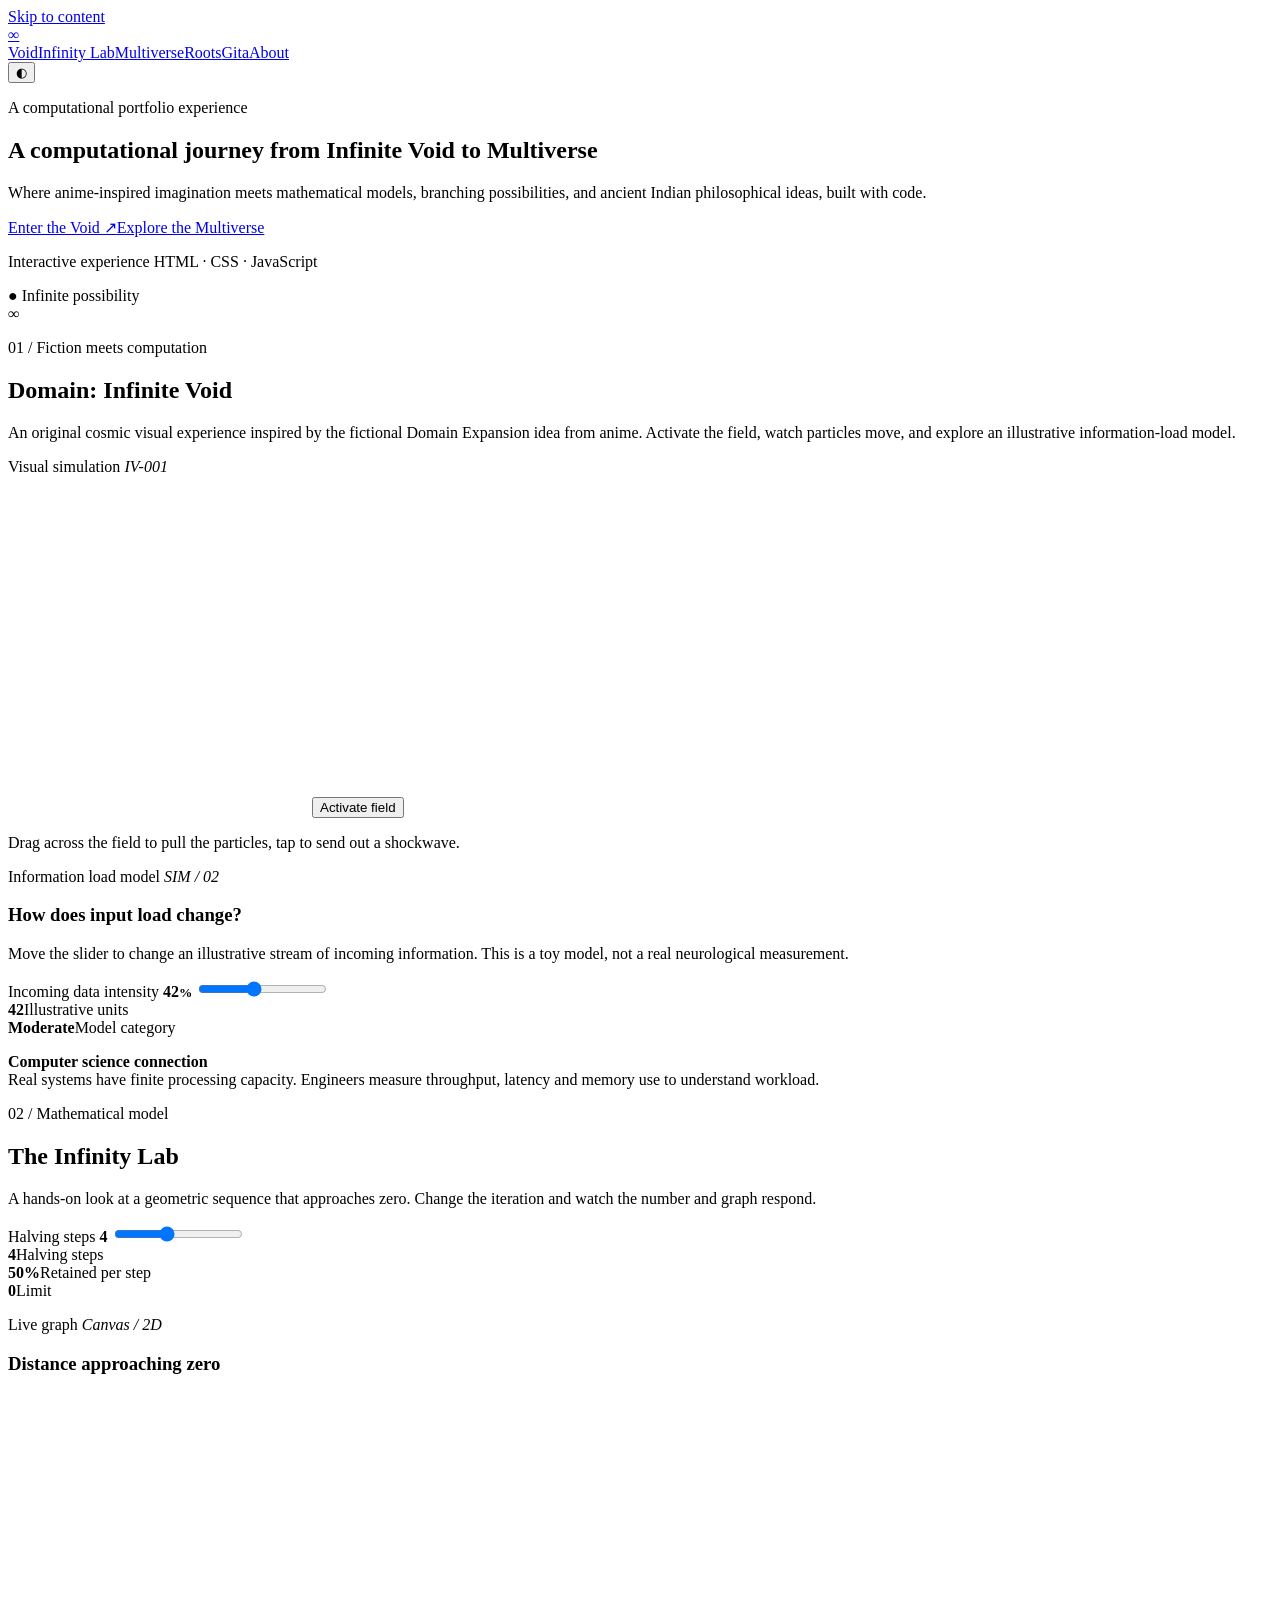
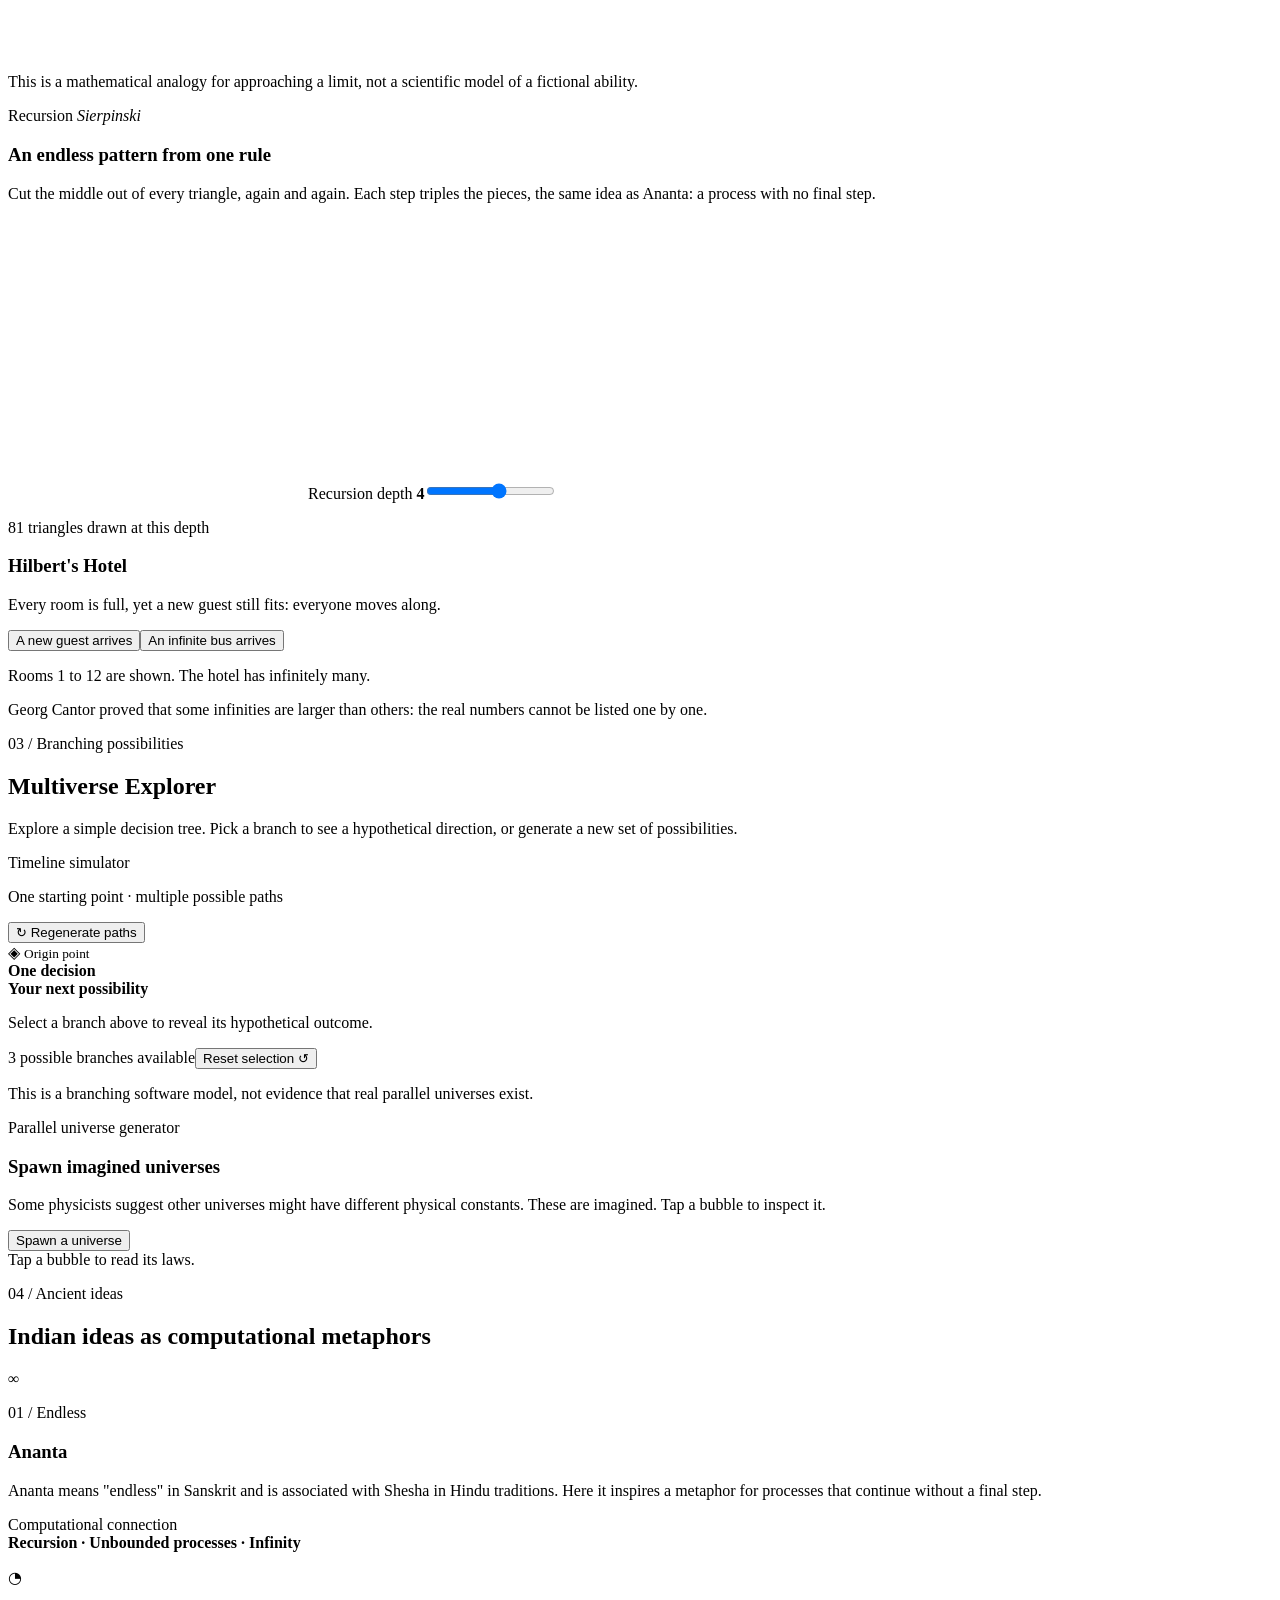
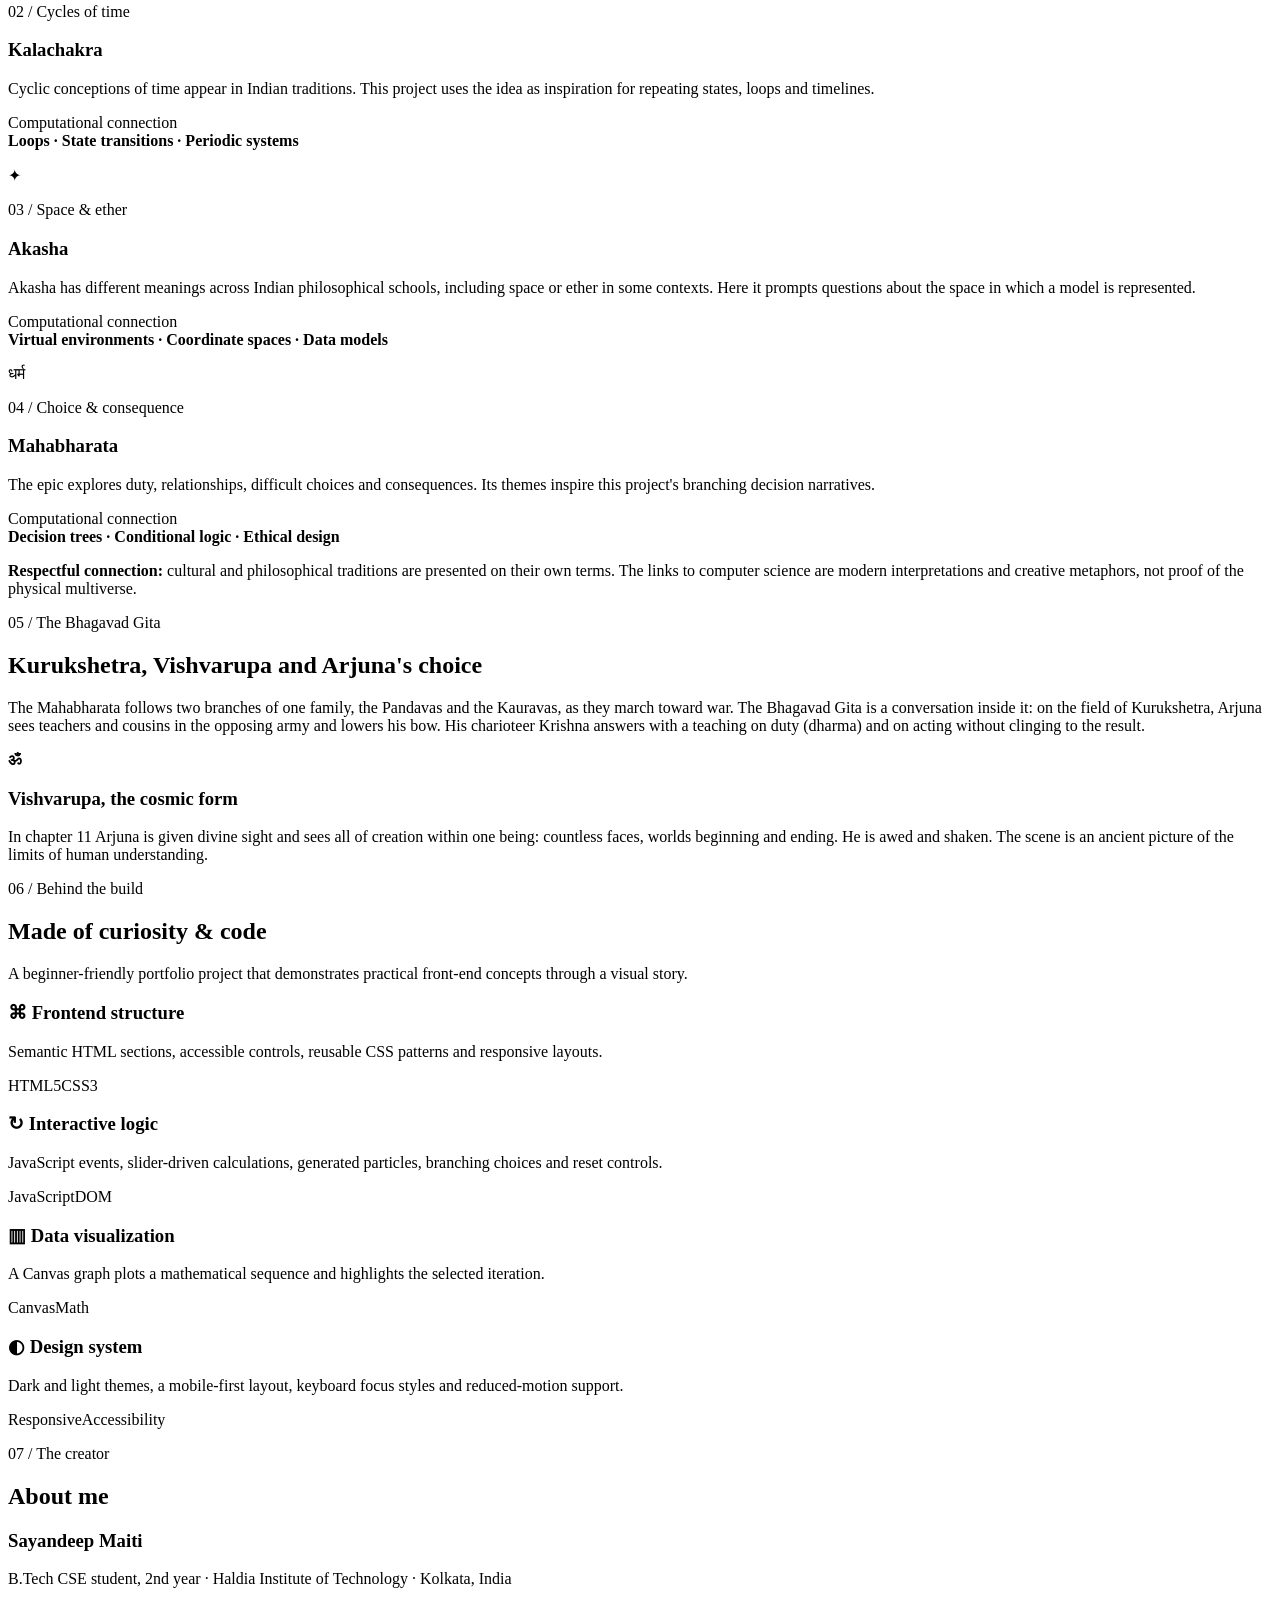
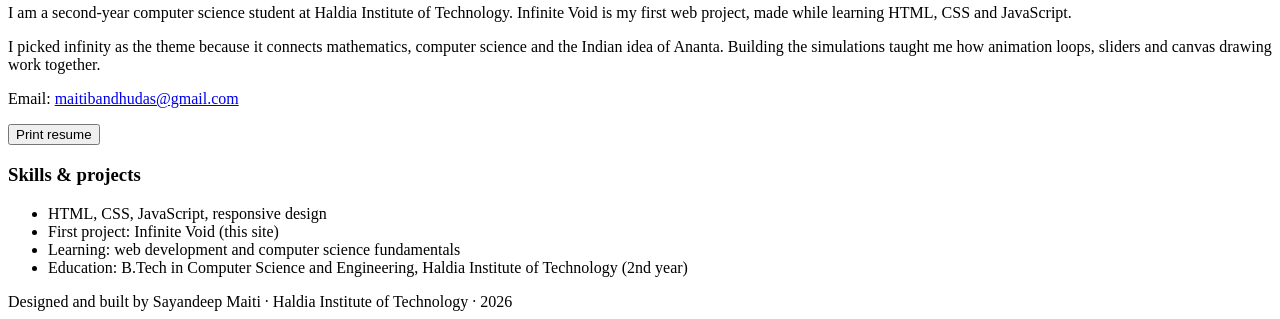
==== index.html @ 4ffd86b8 "Add website files" ====
<!DOCTYPE html>
<html lang="en" data-theme="dark">
<head>
<meta charset="utf-8">
<meta name="viewport" content="width=device-width, initial-scale=1, viewport-fit=cover">
<title>Infinite Void · by Sayandeep Maiti</title>
<meta name="description" content="A computational portfolio: infinity mathematics, a multiverse simulator and ideas from the Mahabharata and the Bhagavad Gita.">
<link rel="icon" href="data:image/svg+xml,<svg xmlns='http://www.w3.org/2000/svg' viewBox='0 0 100 100'><text y='.9em' font-size='90'>∞</text></svg>">
<link href="https://fonts.googleapis.com/css2?family=Inter:wght@300;400;600;800&family=JetBrains+Mono:wght@400;600&display=swap" rel="stylesheet">
<link rel="stylesheet" href="css/style.css">
</head>
<body>
<div id="prog"></div><a class="skip" href="#main">Skip to content</a>
<header class="nav"><a class="logo" href="#top" aria-label="Home">∞</a>
<nav aria-label="Sections"><a href="#domain">Void</a><a href="#lab">Infinity Lab</a><a href="#multiverse">Multiverse</a><a href="#roots">Roots</a><a href="#gita">Gita</a><a href="#about">About</a></nav>
<button id="theme" aria-label="Toggle dark or light mode">◐</button></header>
<main id="main">
<section class="hero" id="top"><div class="wrap">
<p class="tag"><span class="ln"></span>A computational portfolio experience</p>
<h1>A computational journey from <span class="g">Infinite Void to Multiverse</span></h1>
<p class="lede">Where anime-inspired imagination meets mathematical models, branching possibilities, and ancient Indian philosophical ideas, built with code.</p>
<a class="btn" href="#domain">Enter the Void ↗</a><a class="btn ghost" href="#multiverse">Explore the Multiverse</a>
<p class="chips"><i></i>Interactive experience <i class="v"></i>HTML · CSS · JavaScript</p>
<div class="card orbcard"><span class="pill">● Infinite possibility</span><div class="rings"><i></i><i></i><i></i><b class="glow">∞</b></div></div>
</div></section>

<section id="domain" class="wrap"><p class="tag">01 / Fiction meets computation</p>
<h2>Domain: <span class="g">Infinite Void</span></h2>
<p class="sub">An original cosmic visual experience inspired by the fictional Domain Expansion idea from anime. Activate the field, watch particles move, and explore an illustrative information-load model.</p>
<div class="card"><p class="tag s"><span class="dot"></span>Visual simulation <em>IV-001</em></p>
<canvas id="void" height="320" aria-label="Particle field simulation"></canvas>
<button class="btn small" id="field" aria-pressed="false">Activate field</button><p class="note" id="hud"></p><p class="note">Drag across the field to pull the particles, tap to send out a shockwave.</p></div>
<div class="card"><p class="tag s">Information load model <em>SIM / 02</em></p>
<h3>How does input load change?</h3><p class="sub">Move the slider to change an illustrative stream of incoming information. This is a toy model, not a real neurological measurement.</p>
<label for="load" class="row">Incoming data intensity <b id="lv" class="big">42<small>%</small></b></label>
<input id="load" type="range" min="0" max="100" value="42">
<div class="meter"><div id="mf"></div></div>
<div class="grid2"><div class="stat"><b id="u">42</b>Illustrative units</div><div class="stat"><b id="cat">Moderate</b>Model category</div></div>
<p class="note box"><b>Computer science connection</b><br>Real systems have finite processing capacity. Engineers measure throughput, latency and memory use to understand workload.</p></div>
</section>

<section id="lab" class="wrap"><p class="tag">02 / Mathematical model</p>
<h2>The <span class="g">Infinity Lab</span></h2>
<p class="sub">A hands-on look at a geometric sequence that approaches zero. Change the iteration and watch the number and graph respond.</p>
<div class="card"><label for="it" class="row">Halving steps <b id="itn" class="big">4</b></label>
<input id="it" type="range" min="0" max="10" value="4">
<div class="grid3"><div class="stat"><b id="sn">4</b>Halving steps</div><div class="stat"><b>50%</b>Retained per step</div><div class="stat"><b>0</b>Limit</div></div></div>
<div class="card"><p class="tag s">Live graph <em>Canvas / 2D</em></p><h3>Distance approaching zero</h3>
<canvas id="graph" height="260" aria-label="Graph of d(n) = 100 times one half to the n"></canvas>
<p id="gv" class="note"></p><p class="note">This is a mathematical analogy for approaching a limit, not a scientific model of a fictional ability.</p></div>
<div class="card"><p class="tag s">Recursion <em>Sierpinski</em></p><h3>An endless pattern from one rule</h3><p class="sub">Cut the middle out of every triangle, again and again. Each step triples the pieces, the same idea as Ananta: a process with no final step.</p><canvas id="fr" height="280" aria-label="Sierpinski triangle"></canvas><label for="fd" class="row">Recursion depth <b id="fn" class="big">4</b></label><input id="fd" type="range" min="0" max="7" value="4"><p class="note"><span id="ft">81</span> triangles drawn at this depth</p></div>
<div class="card"><h3>Hilbert's Hotel</h3><p class="sub">Every room is full, yet a new guest still fits: everyone moves along.</p>
<div id="hotel" class="rooms"></div><button class="btn small" id="g1">A new guest arrives</button><button class="btn small ghost" id="g2">An infinite bus arrives</button><p id="hn" class="note">Rooms 1 to 12 are shown. The hotel has infinitely many.</p></div>
<p class="fact">Georg Cantor proved that some infinities are larger than others: the real numbers cannot be listed one by one.</p>
</section>

<section id="multiverse" class="wrap"><p class="tag">03 / Branching possibilities</p>
<h2>Multiverse <span class="g">Explorer</span></h2>
<p class="sub">Explore a simple decision tree. Pick a branch to see a hypothetical direction, or generate a new set of possibilities.</p>
<div class="card"><p class="tag s">Timeline simulator</p><p class="note">One starting point · multiple possible paths</p>
<button class="btn small ghost" id="regen">↻ Regenerate paths</button>
<div class="origin">◈ <span><small>Origin point</small><br><b>One decision</b></span></div><div class="stem"></div>
<div id="paths"></div>
<div class="card inner" aria-live="polite"><b>Your next possibility</b><p id="out" class="note">Select a branch above to reveal its hypothetical outcome.</p></div>
<p class="row note"><span id="bc">3 possible branches available</span><button class="link" id="reset">Reset selection ↺</button></p>
<p class="note">This is a branching software model, not evidence that real parallel universes exist.</p></div>
<div class="card"><p class="tag s">Parallel universe generator</p><h3>Spawn imagined universes</h3><p class="sub">Some physicists suggest other universes might have different physical constants. These are imagined. Tap a bubble to inspect it.</p><button class="btn small" id="spawn">Spawn a universe</button><div id="bubbles" class="bubbles"></div><div class="card inner" id="uni" aria-live="polite">Tap a bubble to read its laws.</div></div>
</section>

<section id="roots" class="wrap"><p class="tag">04 / Ancient ideas</p>
<h2>Indian ideas as <span class="g">computational metaphors</span></h2>
<div class="grid2">
<article class="card"><div class="art a1">∞</div><p class="tag s">01 / Endless</p><h3>Ananta</h3><p>Ananta means "endless" in Sanskrit and is associated with Shesha in Hindu traditions. Here it inspires a metaphor for processes that continue without a final step.</p><p class="cc">Computational connection<br><b>Recursion · Unbounded processes · Infinity</b></p></article>
<article class="card"><div class="art a2">◔</div><p class="tag s">02 / Cycles of time</p><h3>Kalachakra</h3><p>Cyclic conceptions of time appear in Indian traditions. This project uses the idea as inspiration for repeating states, loops and timelines.</p><p class="cc">Computational connection<br><b>Loops · State transitions · Periodic systems</b></p></article>
<article class="card"><div class="art a3">✦</div><p class="tag s">03 / Space &amp; ether</p><h3>Akasha</h3><p>Akasha has different meanings across Indian philosophical schools, including space or ether in some contexts. Here it prompts questions about the space in which a model is represented.</p><p class="cc">Computational connection<br><b>Virtual environments · Coordinate spaces · Data models</b></p></article>
<article class="card"><div class="art a4">धर्म</div><p class="tag s">04 / Choice &amp; consequence</p><h3>Mahabharata</h3><p>The epic explores duty, relationships, difficult choices and consequences. Its themes inspire this project's branching decision narratives.</p><p class="cc">Computational connection<br><b>Decision trees · Conditional logic · Ethical design</b></p></article>
</div>
<p class="card note box gold"><b>Respectful connection:</b> cultural and philosophical traditions are presented on their own terms. The links to computer science are modern interpretations and creative metaphors, not proof of the physical multiverse.</p></section>

<section id="gita" class="cosmic"><div class="wrap">
<p class="tag">05 / The Bhagavad Gita</p><h2>Kurukshetra, <span class="g">Vishvarupa</span> and Arjuna's choice</h2>
<div class="grid2"><div>
<p>The Mahabharata follows two branches of one family, the Pandavas and the Kauravas, as they march toward war. The Bhagavad Gita is a conversation inside it: on the field of Kurukshetra, Arjuna sees teachers and cousins in the opposing army and lowers his bow. His charioteer Krishna answers with a teaching on duty (dharma) and on acting without clinging to the result.</p>
<div class="rings sm"><i></i><i></i><i></i><b class="glow">ॐ</b></div>
<h3>Vishvarupa, the cosmic form</h3>
<p>In chapter 11 Arjuna is given divine sight and sees all of creation within one being: countless faces, worlds beginning and ending. He is awed and shaken. The scene is an ancient picture of the limits of human understanding.</p></div>
<div id="arjuna" class="card story" aria-live="polite"></div></div></div></section>

<section id="made" class="wrap"><p class="tag">06 / Behind the build</p><h2>Made of <span class="g">curiosity &amp; code</span></h2>
<p class="sub">A beginner-friendly portfolio project that demonstrates practical front-end concepts through a visual story.</p>
<div class="grid2">
<article class="card"><h3>⌘ Frontend structure</h3><p>Semantic HTML sections, accessible controls, reusable CSS patterns and responsive layouts.</p><span class="chip">HTML5</span><span class="chip">CSS3</span></article>
<article class="card"><h3>↻ Interactive logic</h3><p>JavaScript events, slider-driven calculations, generated particles, branching choices and reset controls.</p><span class="chip">JavaScript</span><span class="chip">DOM</span></article>
<article class="card"><h3>▥ Data visualization</h3><p>A Canvas graph plots a mathematical sequence and highlights the selected iteration.</p><span class="chip">Canvas</span><span class="chip">Math</span></article>
<article class="card"><h3>◐ Design system</h3><p>Dark and light themes, a mobile-first layout, keyboard focus styles and reduced-motion support.</p><span class="chip">Responsive</span><span class="chip">Accessibility</span></article>
</div></section>

<section id="about" class="wrap"><p class="tag">07 / The creator</p><h2>About <span class="g">me</span></h2>
<div class="grid2"><article class="card"><h3>Sayandeep Maiti</h3>
<p>B.Tech CSE student, 2nd year · Haldia Institute of Technology · Kolkata, India</p>
<p>I am a second-year computer science student at Haldia Institute of Technology. Infinite Void is my first web project, made while learning HTML, CSS and JavaScript.</p><p>I picked infinity as the theme because it connects mathematics, computer science and the Indian idea of Ananta. Building the simulations taught me how animation loops, sliders and canvas drawing work together.</p>
<p>Email: <a href="mailto:maitibandhudas@gmail.com">maitibandhudas@gmail.com</a></p>
<button class="btn small ghost" onclick="window.print()">Print resume</button></article>
<article class="card"><h3>Skills &amp; projects</h3><ul><li>HTML, CSS, JavaScript, responsive design</li><li>First project: Infinite Void (this site)</li><li>Learning: web development and computer science fundamentals</li><li>Education: B.Tech in Computer Science and Engineering, Haldia Institute of Technology (2nd year)</li></ul></article></div></section>
</main>
<footer>Designed and built by Sayandeep Maiti · Haldia Institute of Technology · 2026</footer>
<script src="js/main.js"></script>
</body>
</html>
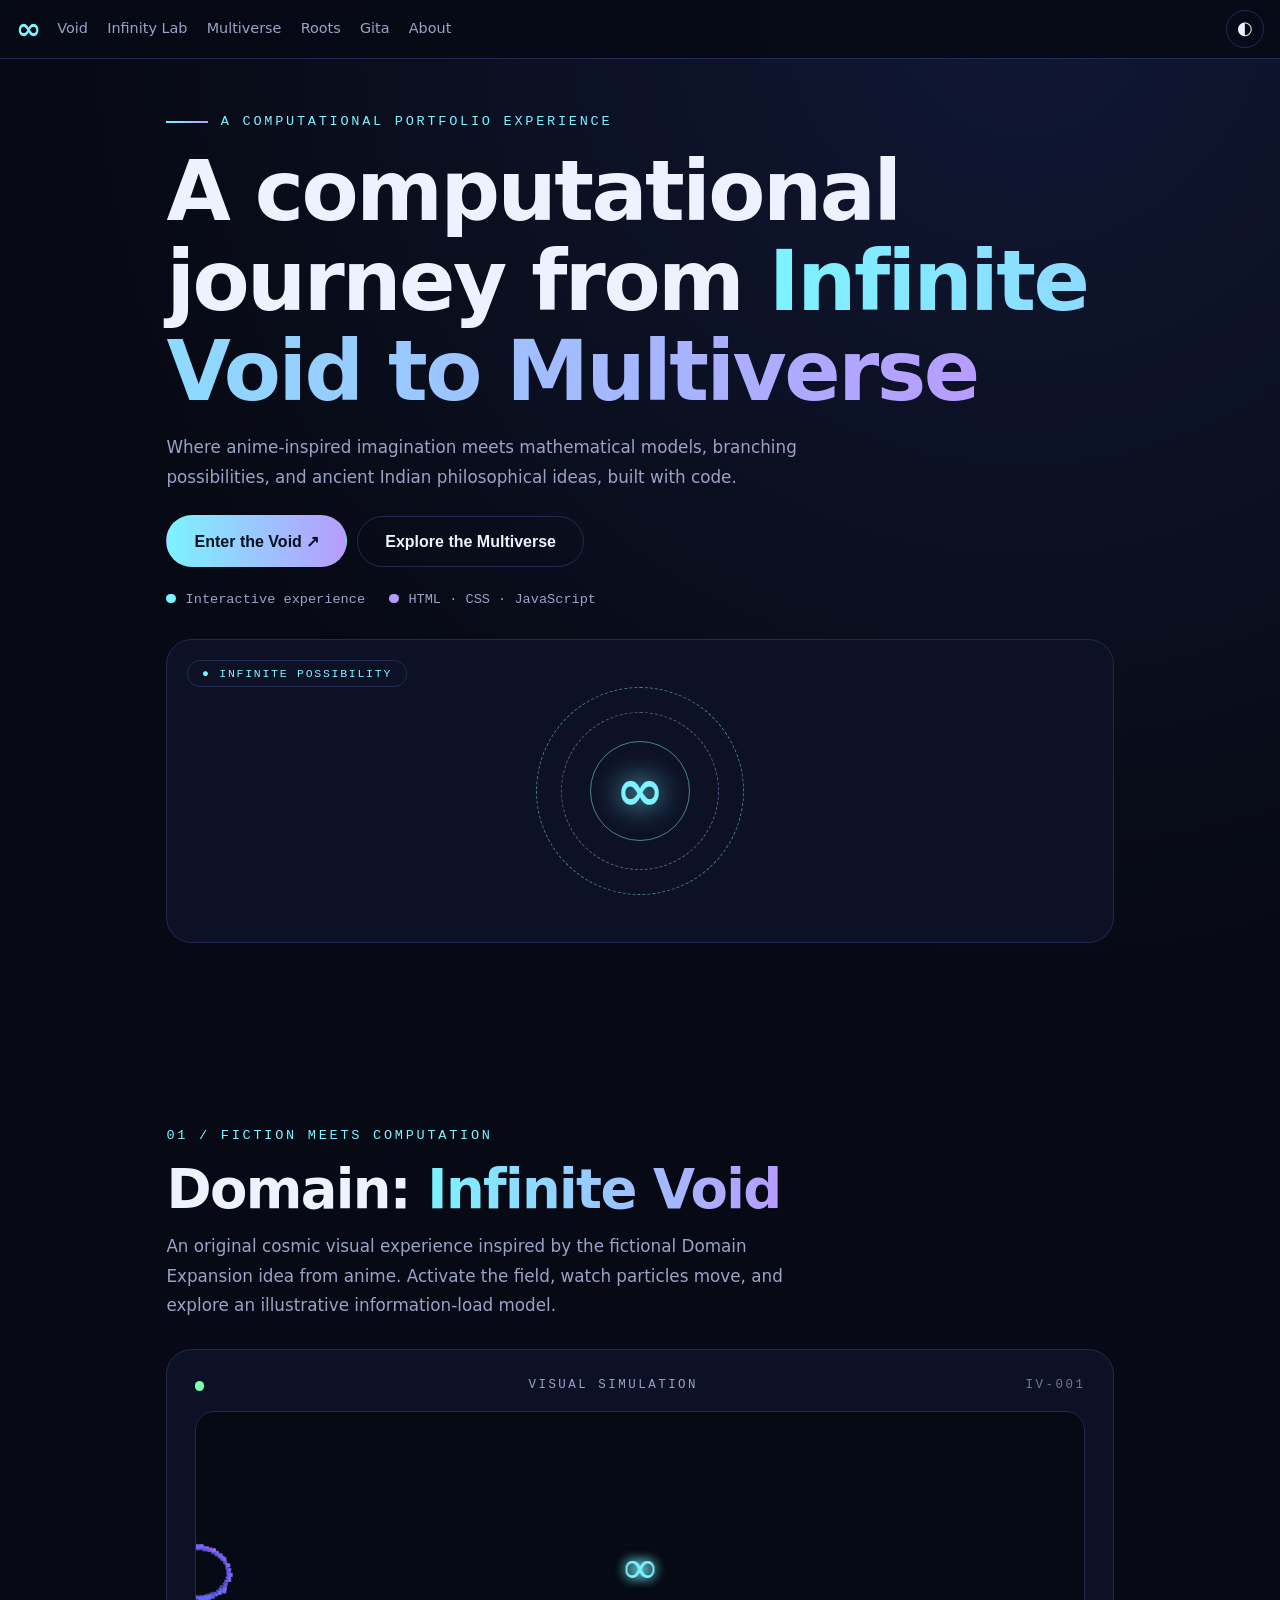
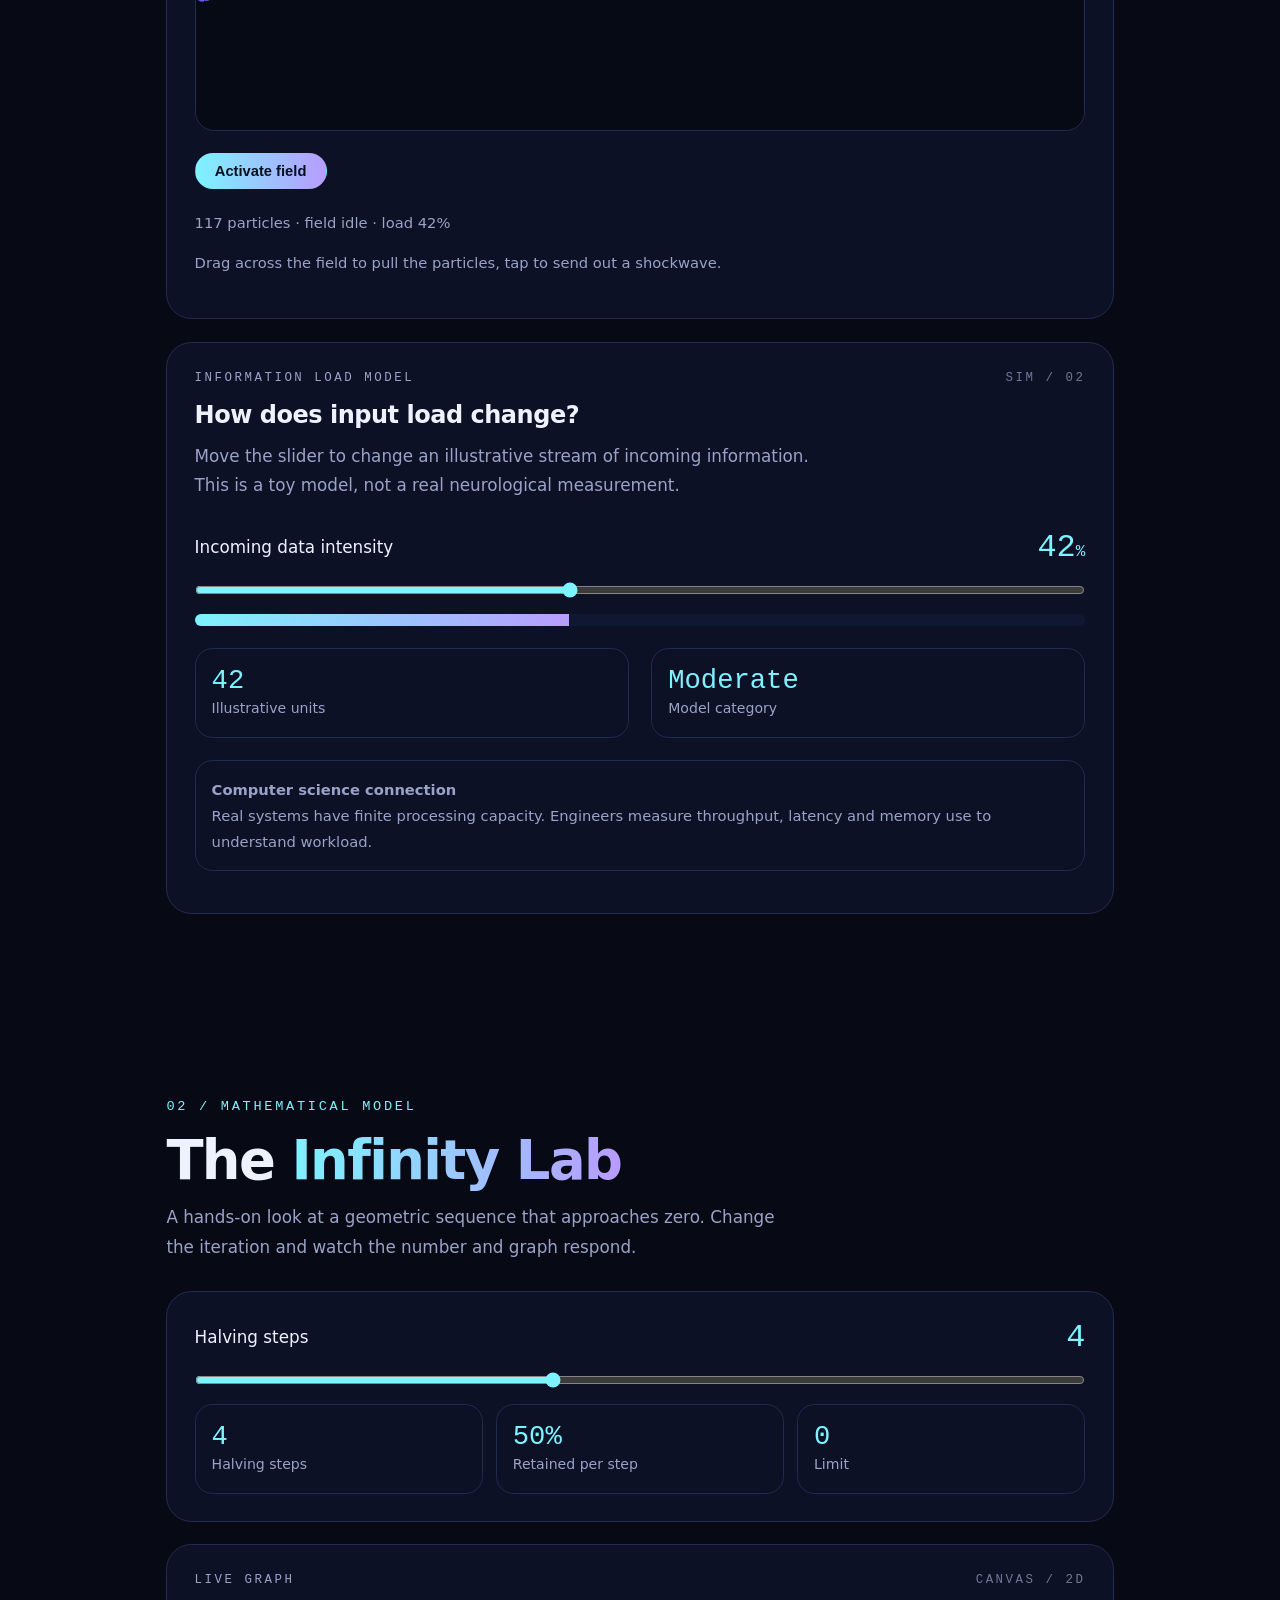
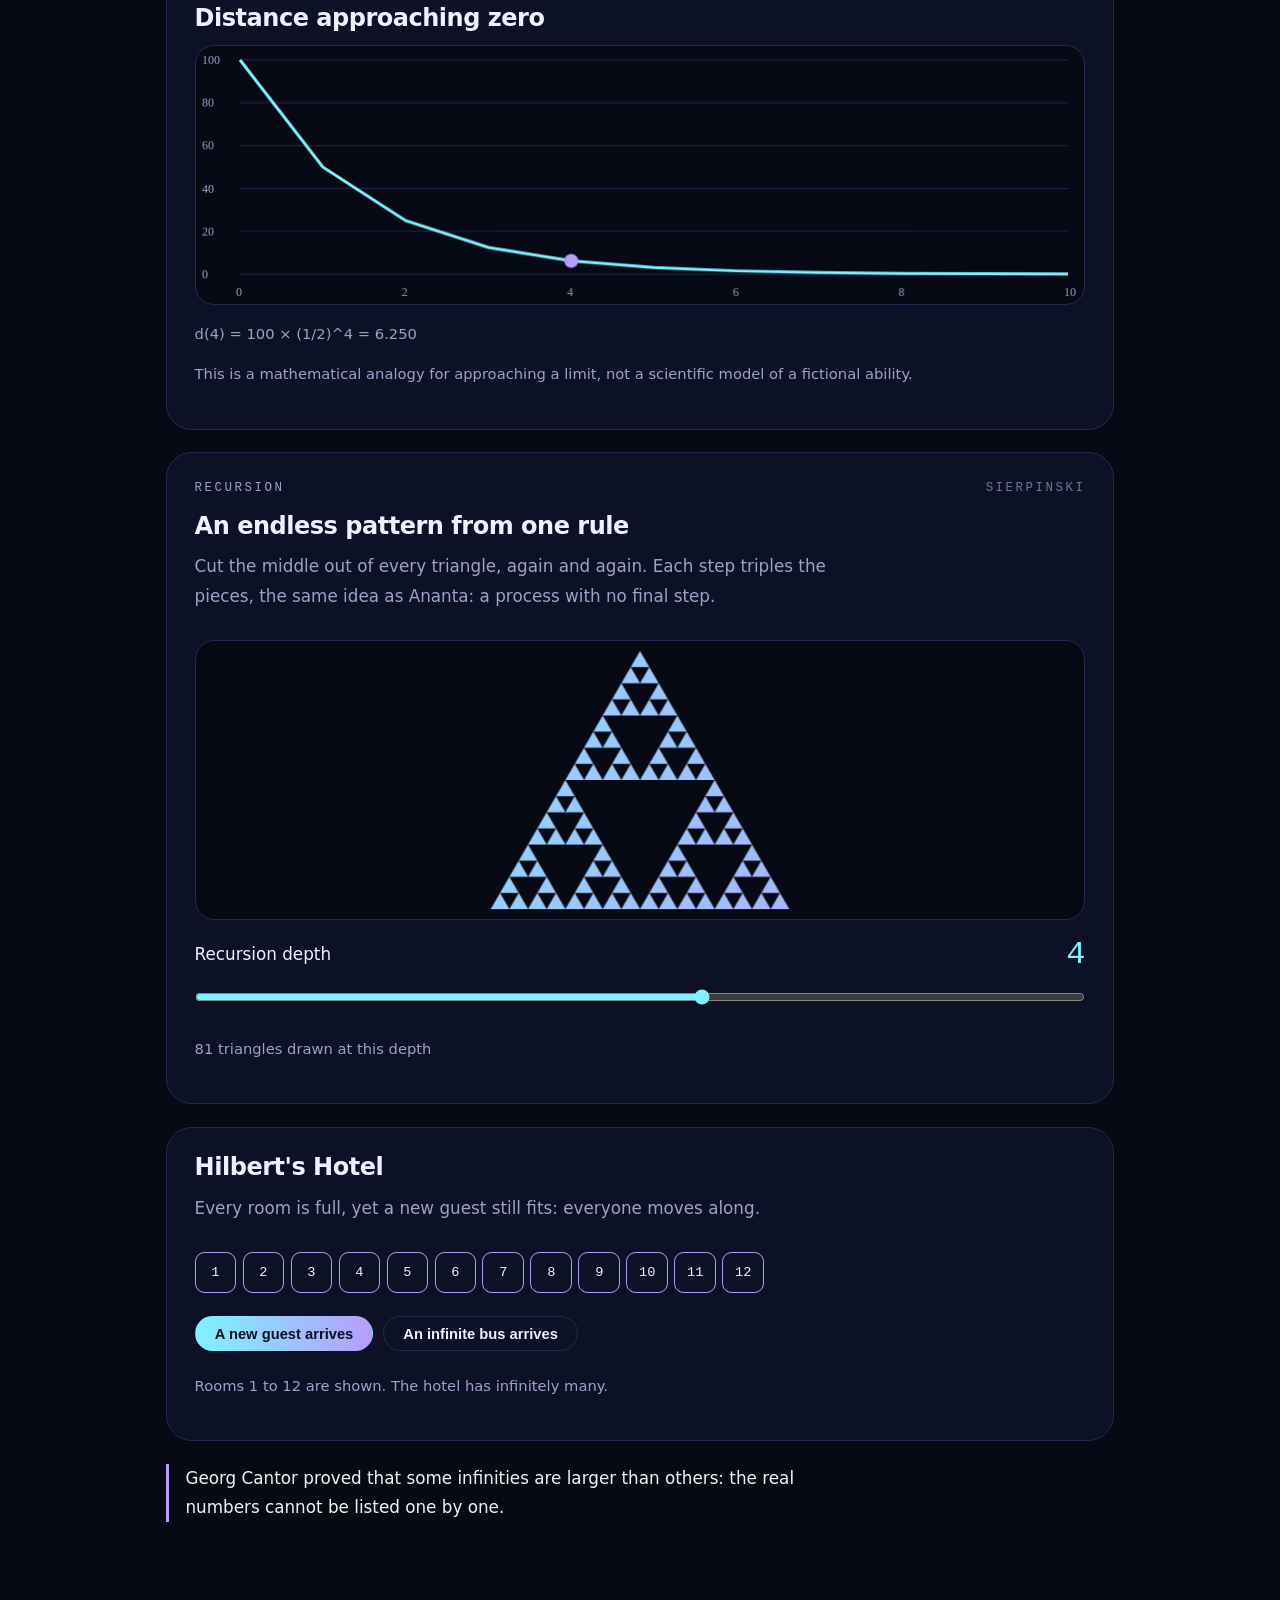
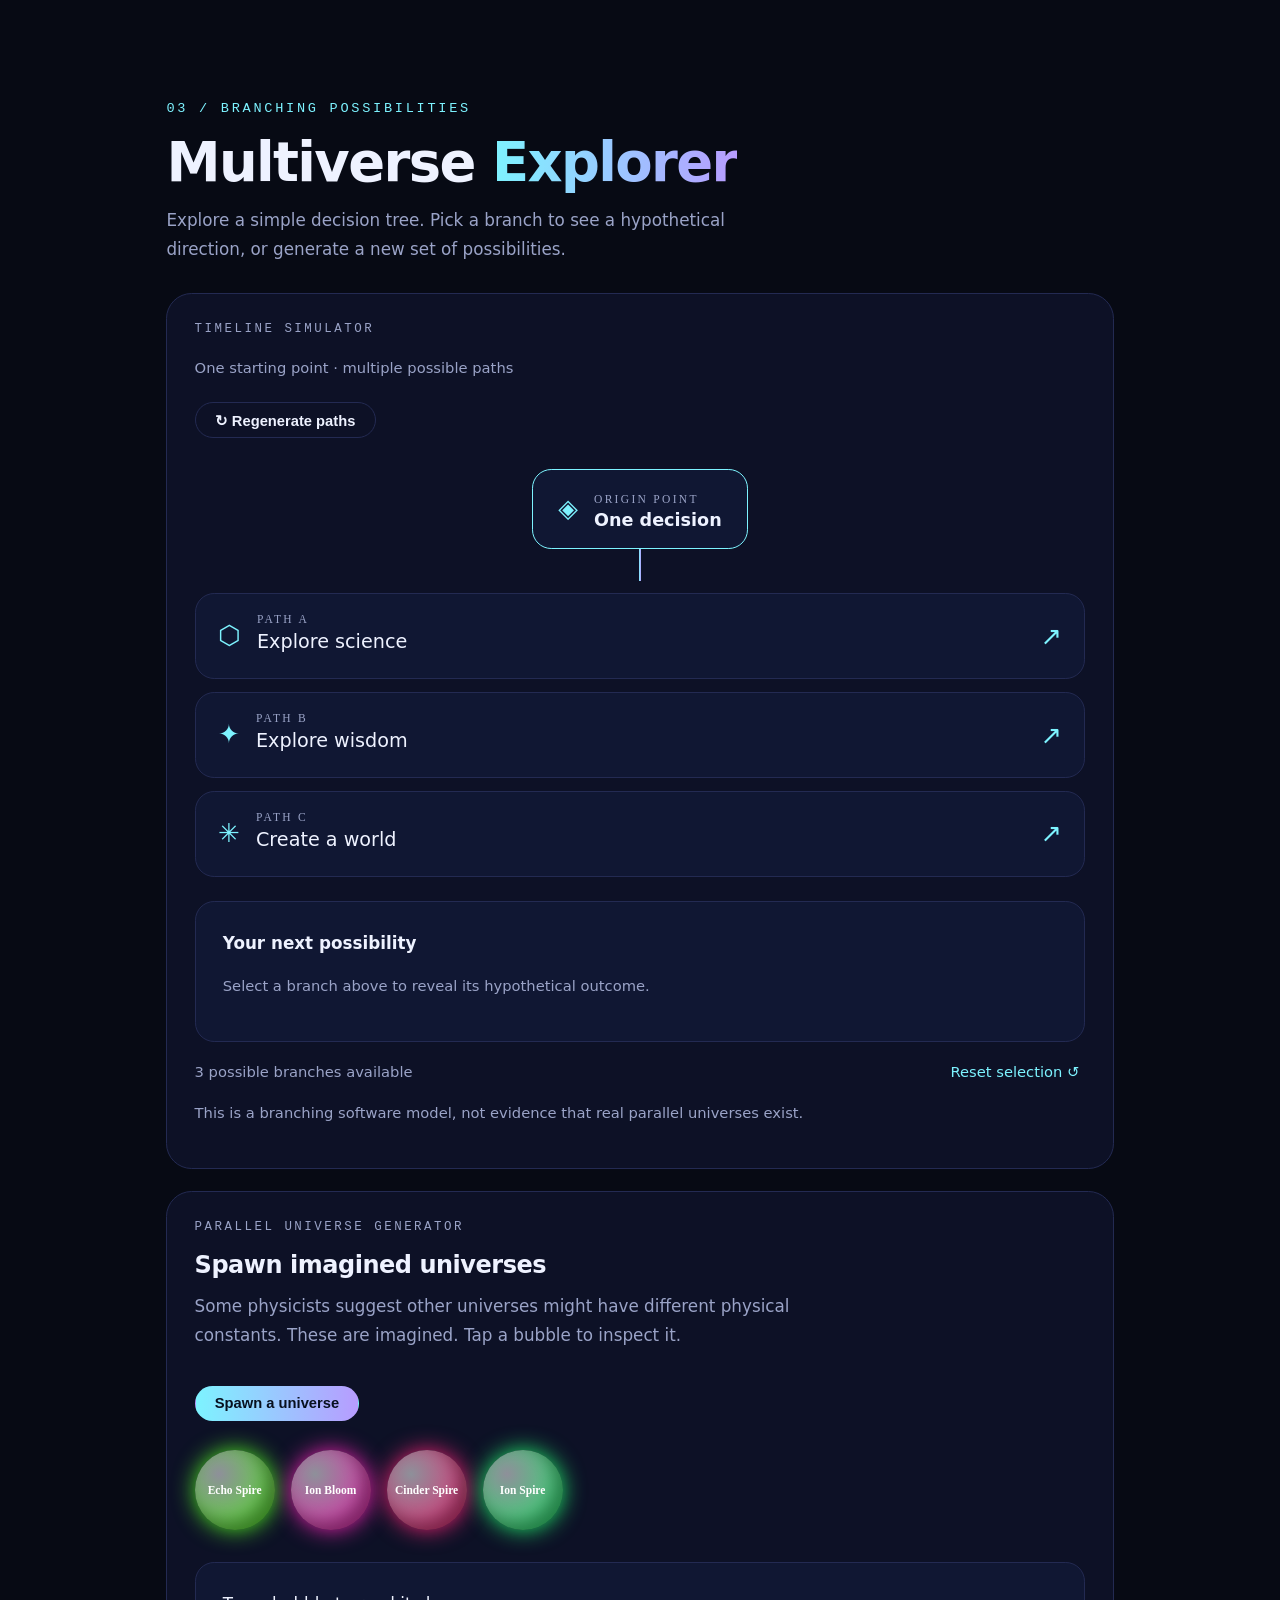
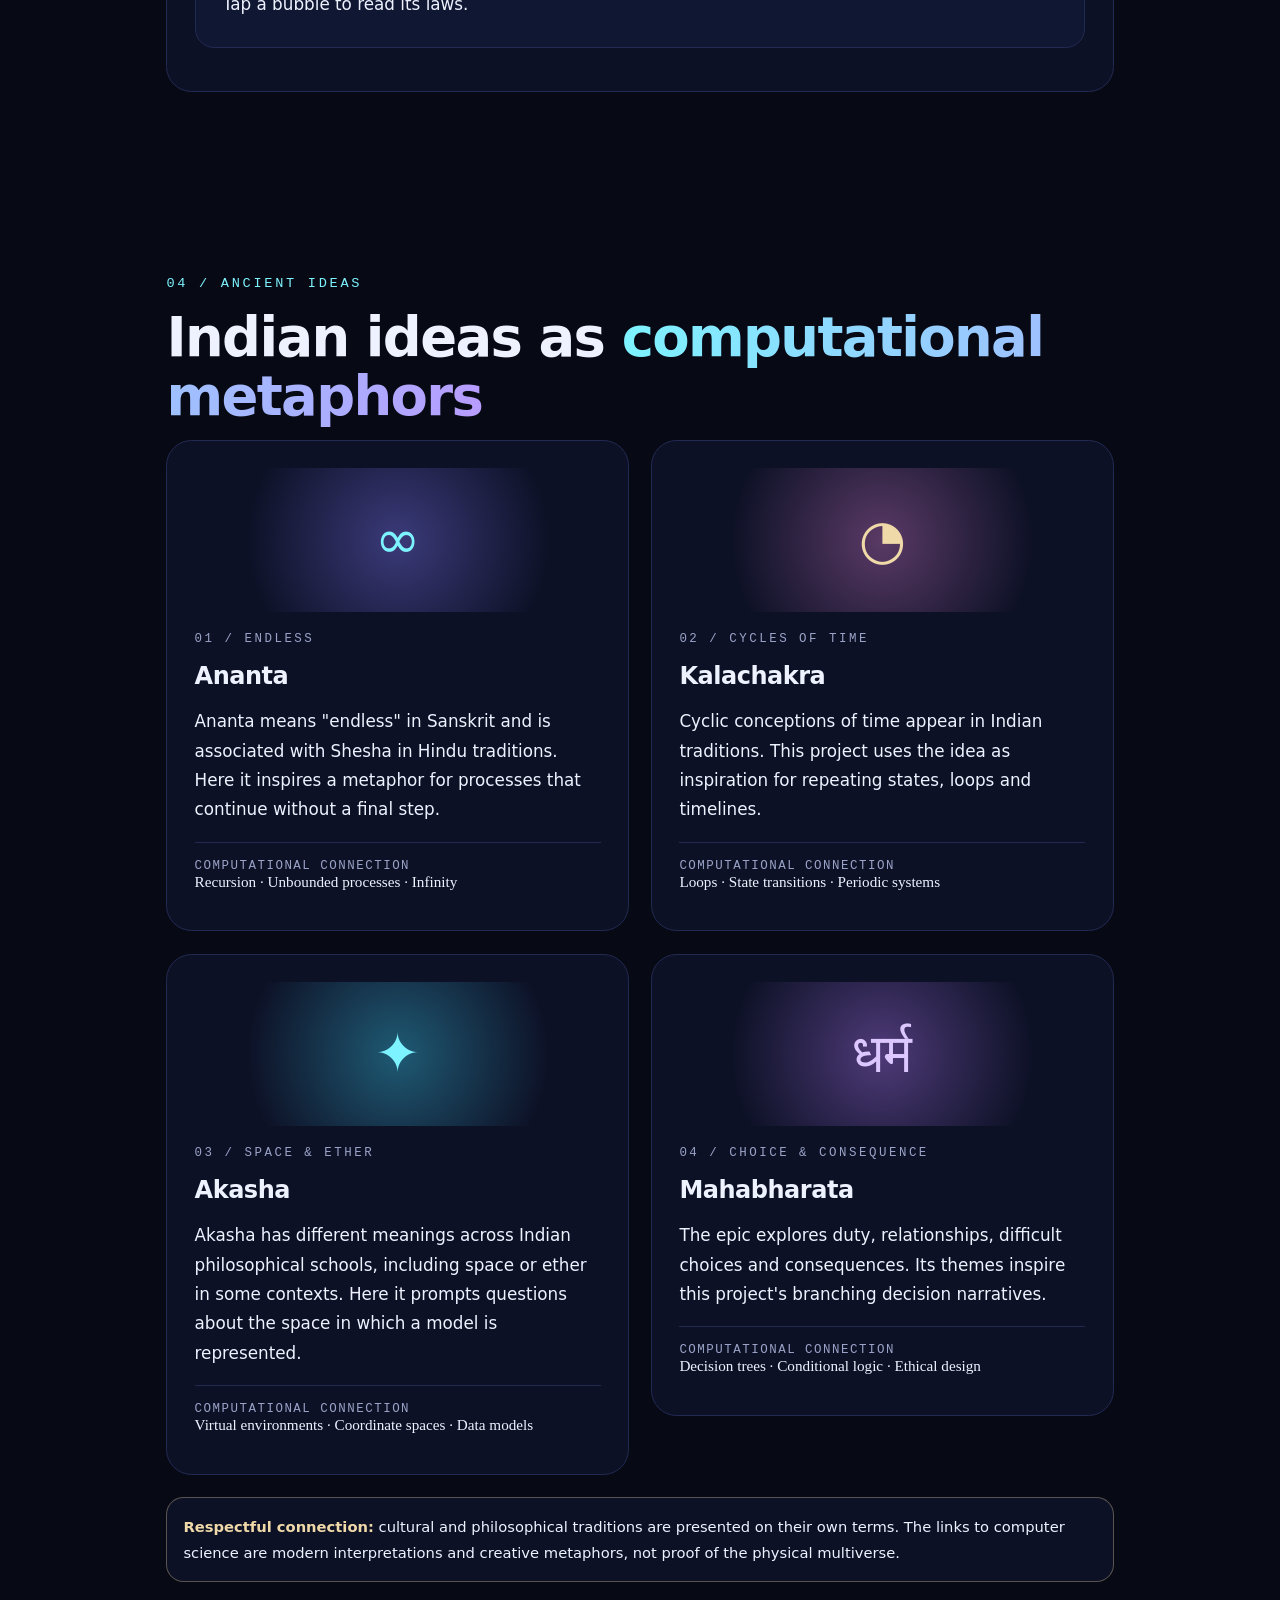
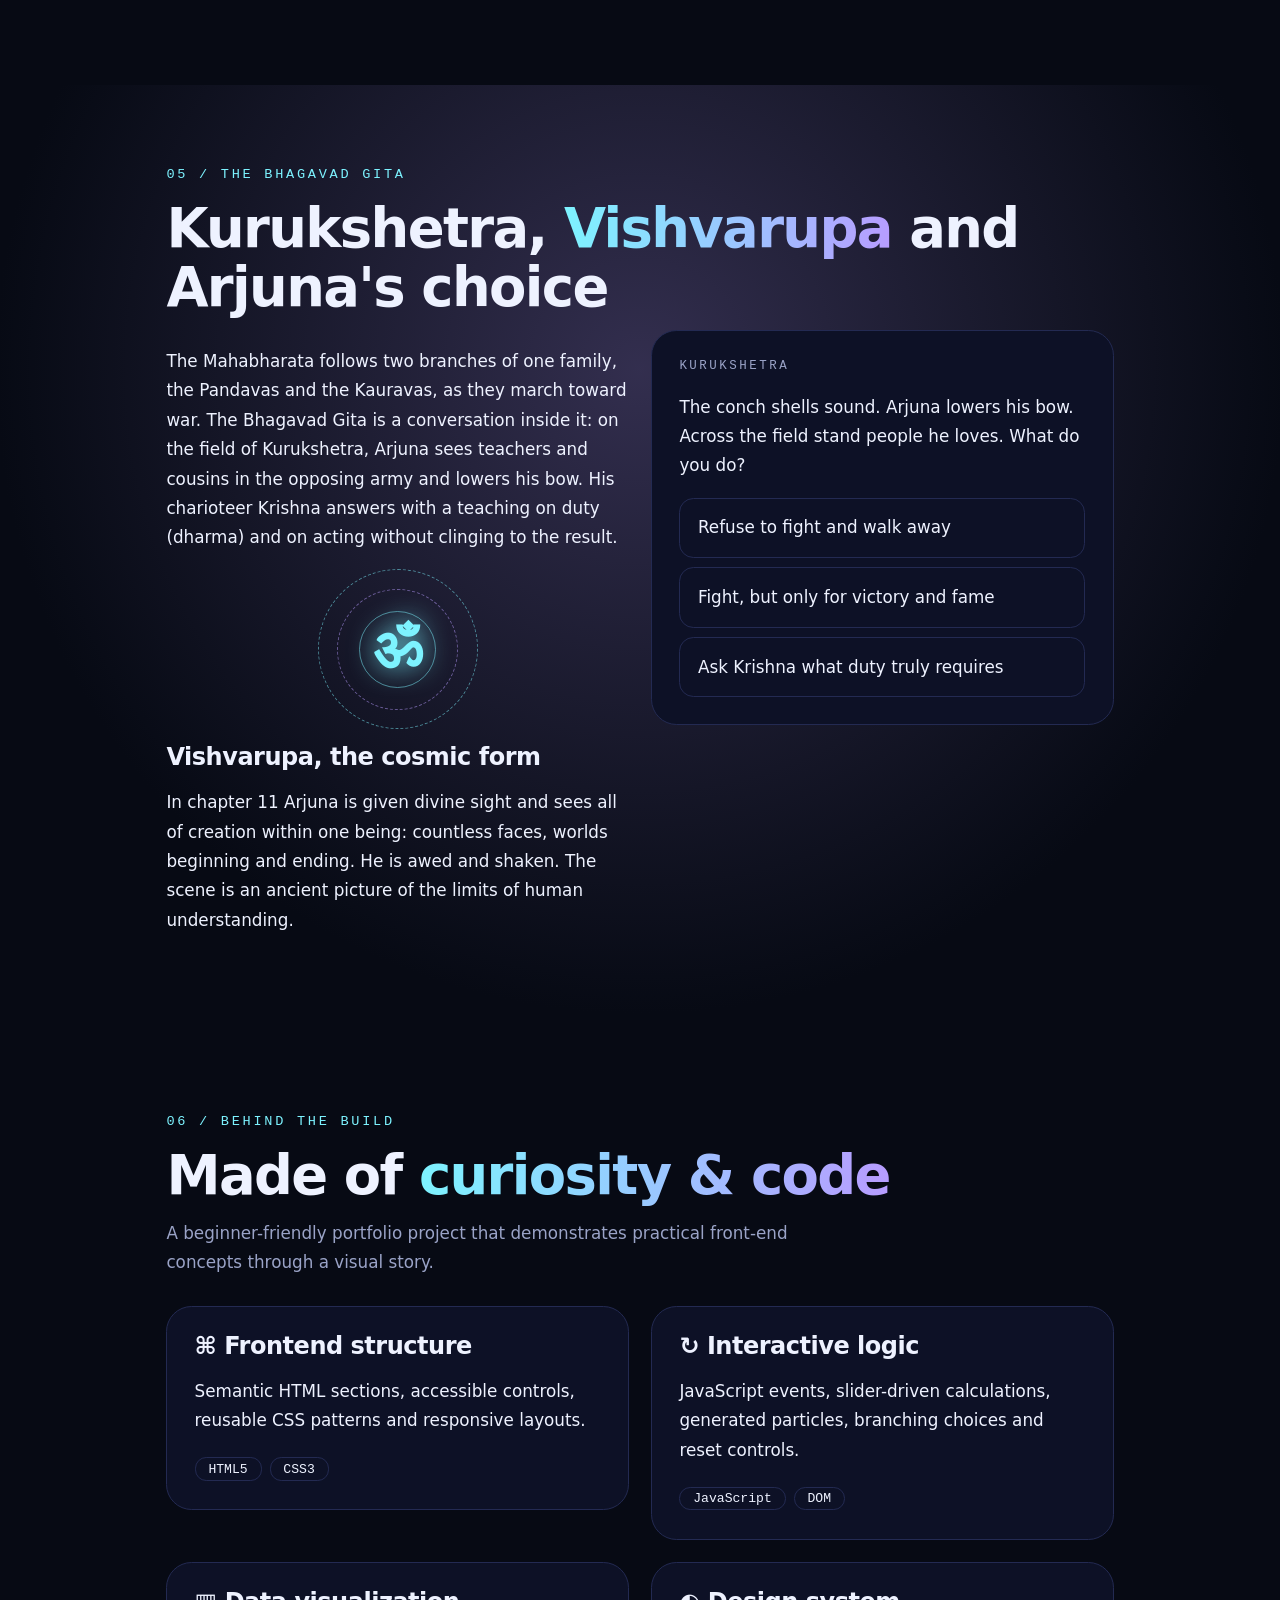
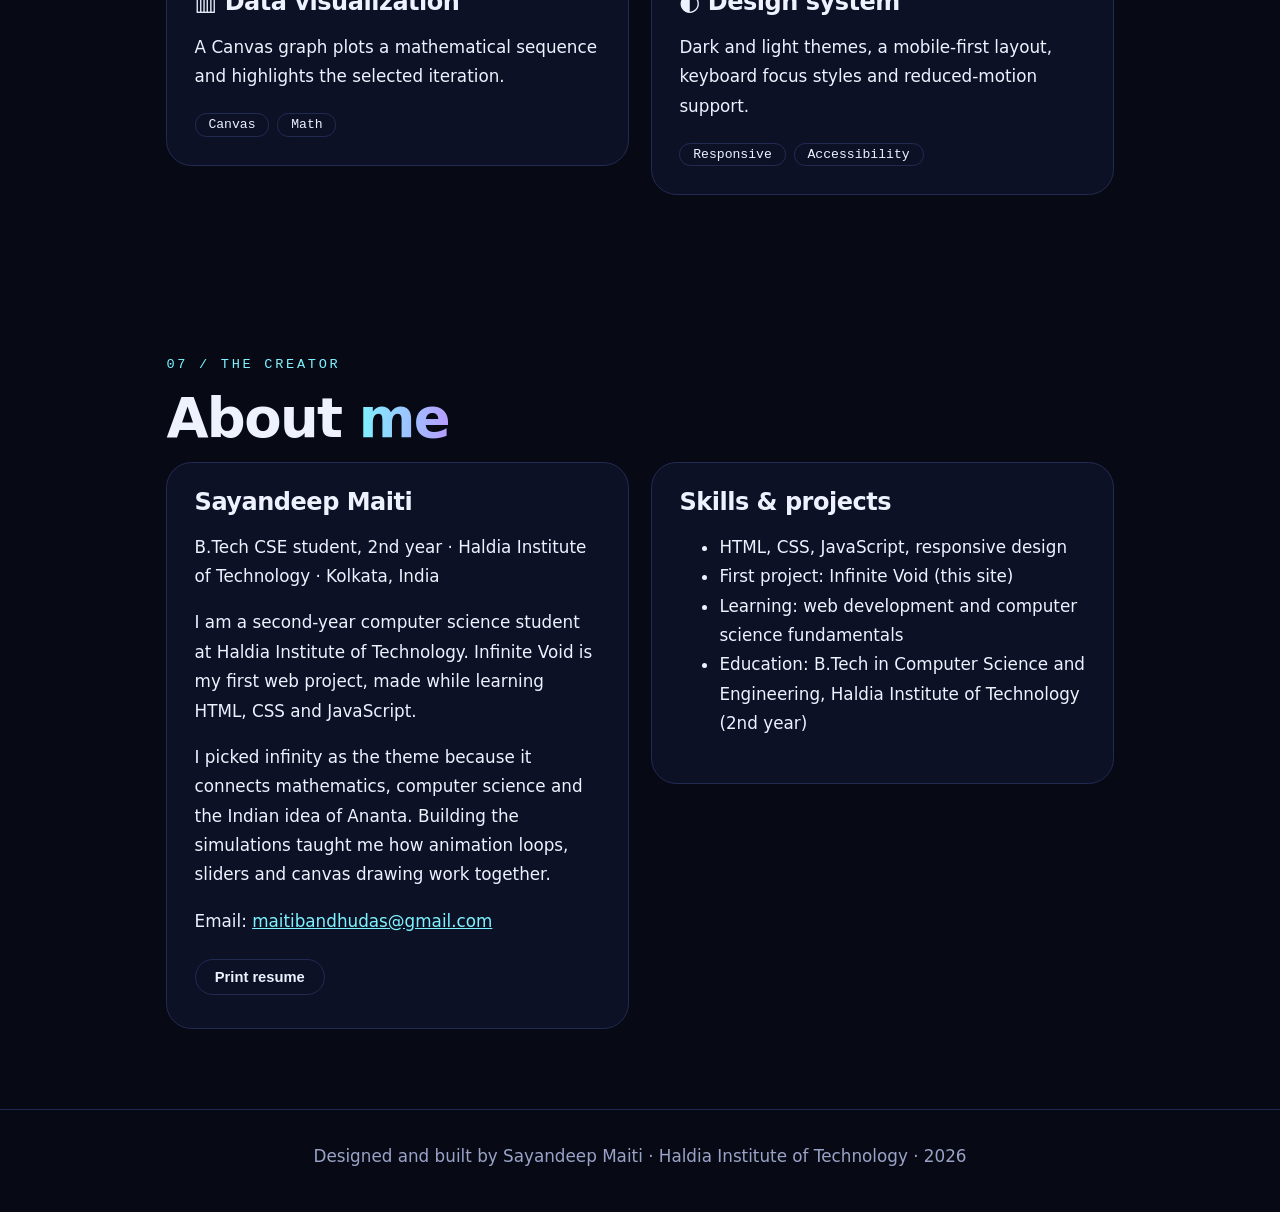
==== commit c83e921c: "Add files via upload" ====
--- a/index.html
+++ b/index.html
@@ -7,7 +7,71 @@
 <meta name="description" content="A computational portfolio: infinity mathematics, a multiverse simulator and ideas from the Mahabharata and the Bhagavad Gita.">
 <link rel="icon" href="data:image/svg+xml,<svg xmlns='http://www.w3.org/2000/svg' viewBox='0 0 100 100'><text y='.9em' font-size='90'>∞</text></svg>">
 <link href="https://fonts.googleapis.com/css2?family=Inter:wght@300;400;600;800&family=JetBrains+Mono:wght@400;600&display=swap" rel="stylesheet">
-<link rel="stylesheet" href="css/style.css">
+<style>:root{--bg:#070a14;--bg2:#101733;--ink:#eef2ff;--mute:#9aa3c7;--cy:#7df3ff;--vi:#b79cff;--gold:#f0d9a8;--line:#232a52;--card:#0d1126;--gr:linear-gradient(90deg,#7df3ff,#b79cff)}
+[data-theme=light]{--bg:#f5f6fc;--bg2:#e3e6f7;--ink:#14173a;--mute:#555c82;--cy:#0a7a8c;--vi:#5b3fd1;--gold:#8a5a00;--line:#cdd2ee;--card:#fff;--gr:linear-gradient(90deg,#0a7a8c,#5b3fd1)}
+*{box-sizing:border-box}html{scroll-behavior:smooth;scroll-padding-top:4.5rem}
+body{margin:0;background:var(--bg);color:var(--ink);font:300 1.05rem/1.75 Inter,system-ui,sans-serif;overflow-x:hidden}
+h1,h2,h3{font-weight:600;letter-spacing:-.03em;line-height:1.08;margin:0 0 .8rem}
+h1{font-size:clamp(2.5rem,9vw,5.2rem);font-weight:800}h2{font-size:clamp(2.1rem,6vw,3.4rem)}h3{font-size:1.5rem;letter-spacing:-.02em}
+.g{background:var(--gr);-webkit-background-clip:text;background-clip:text;color:transparent}
+a{color:var(--cy)}:focus-visible{outline:3px solid var(--cy);outline-offset:3px}
+.skip{position:absolute;left:-999px}.skip:focus{left:1rem;top:1rem;background:var(--cy);color:#000;padding:.5rem;z-index:99}
+#prog{position:fixed;top:0;left:0;height:3px;width:0;background:var(--gr);z-index:30}
+.nav{position:fixed;top:0;left:0;right:0;z-index:20;display:flex;align-items:center;gap:1rem;padding:.6rem 1rem;padding-top:calc(.6rem + env(safe-area-inset-top));background:color-mix(in srgb,var(--bg) 85%,transparent);backdrop-filter:blur(12px);border-bottom:1px solid var(--line)}
+.nav nav{display:flex;gap:1.2rem;overflow-x:auto;flex:1;white-space:nowrap;scrollbar-width:none}.nav nav a{color:var(--mute);text-decoration:none;font-size:.9rem}.nav nav a:hover{color:var(--cy)}
+.logo{font-size:1.9rem;line-height:1;text-decoration:none;font-weight:600}
+#theme{background:none;border:1px solid var(--line);color:var(--ink);width:2.4rem;height:2.4rem;border-radius:50%;cursor:pointer;font-size:1.1rem}
+.wrap{max-width:62rem;margin:auto;padding:5rem 1.4rem}
+.hero{background:radial-gradient(ellipse at 80% 0%,var(--bg2),transparent 65%);padding-top:2rem}
+.tag{font:400 .85rem/1.4 "JetBrains Mono",monospace;letter-spacing:.2em;text-transform:uppercase;color:var(--cy);display:flex;gap:.8rem;align-items:center;margin:0 0 1rem}
+.tag.s{color:var(--mute);justify-content:space-between;font-size:.78rem}.tag em{font-style:normal;opacity:.7}.ln{width:2.6rem;height:2px;background:var(--gr)}
+.dot{width:.6rem;height:.6rem;border-radius:50%;background:#7dffb0;margin-right:-.2rem}
+.lede,.sub{color:var(--mute);max-width:40rem}.sub{margin:0 0 1.8rem}
+.btn{display:inline-block;background:var(--gr);color:#07101f;font:600 1rem Inter,sans-serif;padding:.95rem 1.7rem;border-radius:2rem;border:1px solid transparent;text-decoration:none;cursor:pointer;margin:.4rem .6rem .4rem 0}
+.btn.ghost{background:none;color:var(--ink);border-color:var(--line)}.btn.small{padding:.55rem 1.2rem;font-size:.92rem}.btn:hover{filter:brightness(1.1)}
+.chips{font:400 .85rem "JetBrains Mono",monospace;color:var(--mute);margin:1.2rem 0 2rem}.chips i{display:inline-block;width:.6rem;height:.6rem;border-radius:50%;background:var(--cy);margin:0 .6rem 0 0}.chips i.v{background:var(--vi);margin-left:1rem}
+.card{background:var(--card);border:1px solid var(--line);border-radius:1.6rem;padding:1.7rem;margin:0 0 1.4rem}
+.card.inner{background:var(--bg2);border-radius:1.2rem;margin:1.5rem 0 1rem}
+.grid2{display:grid;grid-template-columns:repeat(auto-fit,minmax(min(100%,21rem),1fr));gap:1.4rem;align-items:start}.grid2 .card{margin:0}
+.grid3{display:grid;grid-template-columns:repeat(3,1fr);gap:.8rem}
+.stat{border:1px solid var(--line);border-radius:1.1rem;padding:1rem;color:var(--mute);font-size:.88rem}.stat b{display:block;color:var(--cy);font:400 1.7rem "JetBrains Mono",monospace}
+.big{color:var(--cy);font:400 2rem "JetBrains Mono",monospace}.big small{font-size:1rem}.row{display:flex;justify-content:space-between;align-items:center;gap:1rem}
+input[type=range]{width:100%;accent-color:var(--cy);margin:1rem 0}.meter{height:.7rem;background:var(--bg2);border-radius:1rem;overflow:hidden;margin-bottom:1.4rem}#mf{height:100%;width:42%;background:var(--gr);transition:width .2s}
+canvas{width:100%;display:block;border-radius:1.2rem;background:var(--bg);border:1px solid var(--line);margin:0 0 1rem}
+.note{color:var(--mute);font-size:.92rem}.box{border:1px solid var(--line);border-radius:1.1rem;padding:1rem;margin-top:1.4rem}.gold{border-color:#f0d9a855;color:var(--ink)}.gold b{color:var(--gold)}
+.fact{border-left:3px solid var(--vi);padding-left:1rem;max-width:42rem}
+.orbcard{position:relative;margin-top:2rem;display:grid;place-items:center;min-height:19rem;overflow:hidden}
+.pill{position:absolute;left:1.2rem;top:1.2rem;border:1px solid var(--line);border-radius:.8rem;padding:.4rem .9rem;font:400 .72rem "JetBrains Mono",monospace;letter-spacing:.15em;text-transform:uppercase;color:var(--cy)}
+.rings{position:relative;width:13rem;aspect-ratio:1;display:grid;place-items:center;margin:1rem auto}.rings.sm{width:10rem}
+.rings i{position:absolute;inset:0;border:1px solid var(--cy);border-radius:50%;opacity:.5;animation:spin 20s linear infinite;border-style:dashed}
+.rings i:nth-child(2){inset:12%;border-color:var(--vi);animation-direction:reverse;animation-duration:14s}.rings i:nth-child(3){inset:26%;animation-duration:9s;border-style:solid}
+.glow{font-size:3.6rem;font-weight:600;color:var(--cy);text-shadow:0 0 28px var(--cy)}@keyframes spin{to{transform:rotate(360deg)}}
+.rooms{display:flex;flex-wrap:wrap;gap:.4rem;margin:1rem 0}.room{width:2.6rem;height:2.6rem;display:grid;place-items:center;border:1px solid var(--vi);border-radius:.6rem;font:400 .85rem "JetBrains Mono",monospace;transition:.35s}.room.m{background:var(--vi);color:#fff;transform:translateY(-6px)}
+.origin{width:max-content;max-width:100%;margin:1.5rem auto 0;border:1px solid var(--cy);border-radius:1.2rem;padding:1rem 1.6rem;display:flex;gap:1rem;align-items:center;background:var(--bg2);color:var(--cy);font-size:1.6rem}.origin span{color:var(--ink);font-size:1.1rem;line-height:1.3}.origin small{font:400 .72rem "JetBrains Mono";letter-spacing:.2em;text-transform:uppercase;color:var(--mute)}
+.stem{width:2px;height:2rem;background:var(--gr);margin:0 auto}
+.path{display:flex;align-items:center;gap:1rem;width:100%;margin:.8rem 0;padding:1.2rem 1.4rem;background:var(--bg2);color:var(--ink);border:1px solid var(--line);border-radius:1.2rem;font:inherit;text-align:left;cursor:pointer}.path:hover,.path.on{border-color:var(--cy)}
+.path span{flex:1;font-size:1.2rem}.path small{display:block;font:400 .72rem "JetBrains Mono";letter-spacing:.2em;text-transform:uppercase;color:var(--mute)}.path i{font-style:normal;color:var(--cy);font-size:1.6rem}
+.link{background:none;border:0;color:var(--cy);font:inherit;cursor:pointer}
+.art{height:9rem;border-radius:1.2rem;display:grid;place-items:center;font-size:3.4rem;margin-bottom:1.2rem;color:var(--ink)}
+.a1{background:radial-gradient(circle,#3b3a7a,var(--card) 70%);color:var(--cy)}.a2{background:radial-gradient(circle,#5a3a66,var(--card) 70%);color:var(--gold)}.a3{background:radial-gradient(circle,#1f5a74,var(--card) 70%);color:var(--cy)}.a4{background:radial-gradient(circle,#4e3a78,var(--card) 70%);color:#dcc8ff}
+.cc{border-top:1px solid var(--line);padding-top:1rem;font:400 .78rem "JetBrains Mono",monospace;letter-spacing:.12em;text-transform:uppercase;color:var(--mute)}.cc b{font:400 .95rem Inter;letter-spacing:0;text-transform:none;color:var(--ink)}
+.cosmic{background:radial-gradient(circle at 50% 30%,color-mix(in srgb,var(--vi) 25%,var(--bg)),var(--bg) 70%)}
+.story button{display:block;width:100%;text-align:left;margin:.6rem 0 0;padding:.9rem 1.1rem;background:none;color:var(--ink);border:1px solid var(--line);border-radius:.9rem;font:inherit;cursor:pointer}.story button:hover{border-color:var(--cy)}.story h3{color:var(--cy)}
+.chip{display:inline-block;border:1px solid var(--line);border-radius:.7rem;padding:.2rem .8rem;margin:.3rem .5rem 0 0;font:400 .82rem "JetBrains Mono",monospace}
+footer{text-align:center;padding:2rem 1rem;color:var(--mute);border-top:1px solid var(--line)}
+@media(max-width:560px){.wrap{padding:3.5rem 1.2rem}.btn{width:100%;text-align:center}.btn.small{width:auto}.grid3{grid-template-columns:1fr}.stat{display:flex;justify-content:space-between;align-items:center}}
+@media(prefers-reduced-motion:reduce){*{animation:none!important;transition:none!important;scroll-behavior:auto!important}}
+@media print{.nav,#prog,section:not(#about),#theme,button{display:none}body{background:#fff;color:#000}.card{border-color:#999}}
+
+canvas#void{touch-action:pan-y;cursor:crosshair}
+.bubbles{display:flex;flex-wrap:wrap;gap:1rem;margin:1.4rem 0;min-height:5.5rem}
+.bub{width:5rem;height:5rem;border-radius:50%;border:0;cursor:pointer;color:#fff;font:600 .72rem Inter;padding:.3rem;box-shadow:inset -8px -8px 16px #0006,0 0 22px var(--c);background:radial-gradient(circle at 30% 30%,#fff8,var(--c));animation:bob 5s ease-in-out infinite}
+.bub:nth-child(2n){animation-delay:-1.7s}.bub:nth-child(3n){animation-delay:-3.2s}@keyframes bob{50%{transform:translateY(-9px)}}
+#uni b{color:var(--cy)}#uni ul{margin:.5rem 0 0;padding-left:1.2rem}
+
+/* fixed heights so a canvas can never collapse to zero */
+#void{height:320px}#graph{height:260px}#fr{height:280px}
+</style>
 </head>
 <body>
 <div id="prog"></div><a class="skip" href="#main">Skip to content</a>
@@ -104,6 +168,94 @@
 <article class="card"><h3>Skills &amp; projects</h3><ul><li>HTML, CSS, JavaScript, responsive design</li><li>First project: Infinite Void (this site)</li><li>Learning: web development and computer science fundamentals</li><li>Education: B.Tech in Computer Science and Engineering, Haldia Institute of Technology (2nd year)</li></ul></article></div></section>
 </main>
 <footer>Designed and built by Sayandeep Maiti · Haldia Institute of Technology · 2026</footer>
-<script src="js/main.js"></script>
+<script>(function(){
+const $=id=>document.getElementById(id),R=document.documentElement;
+try{const t=localStorage.getItem('iv-theme');if(t)R.dataset.theme=t}catch(e){}
+$('theme').onclick=()=>{const t=R.dataset.theme==='dark'?'light':'dark';R.dataset.theme=t;try{localStorage.setItem('iv-theme',t)}catch(e){}};
+addEventListener('scroll',()=>{$('prog').style.width=(scrollY/(R.scrollHeight-innerHeight)*100)+'%'},{passive:true});
+const calm=matchMedia('(prefers-reduced-motion:reduce)').matches;
+const css=v=>getComputedStyle(R).getPropertyValue(v).trim();
+function fit(c){const d=devicePixelRatio||1,w=c.clientWidth,h=+(c.dataset.h||(c.dataset.h=c.getAttribute('height')));if(c.width!==Math.round(w*d)||c.height!==Math.round(h*d)){c.width=Math.round(w*d);c.height=Math.round(h*d)}const x=c.getContext('2d');x.setTransform(d,0,0,d,0,0);return[x,w,h]}
+
+/* Void field: orbiting particles, pointer gravity, shockwaves */
+const vc=$('void');let on=false,load=42,P=[],pt=null,ring=null,T=0;
+function spawnP(w,h){const a=Math.random()*6.28,r=30+Math.random()*Math.min(w,520)*.38,v=5.4*(.55+Math.random()*.3)*(Math.random()<.12?-1:1);return{x:w/2+Math.cos(a)*r,y:h/2+Math.sin(a)*r*.8,vx:-Math.sin(a)*v,vy:Math.cos(a)*v,z:Math.random()*1.6+.8}}
+function mk(){P=Array.from({length:220},()=>spawnP(vc.clientWidth,320))}
+function drawVoid(){const[x,w,h]=fit(vc),cx=w/2,cy=h/2,lt=R.dataset.theme==='light';T++;
+ x.globalAlpha=calm?1:.2;x.fillStyle=css('--bg');x.fillRect(0,0,w,h);x.globalAlpha=1;
+ const n=Math.floor(220*(.2+load/125)),G=on?95:30,far=Math.hypot(w,h);
+ for(let i=0;i<n;i++){const p=P[i];let dx=cx-p.x,dy=cy-p.y,d=Math.hypot(dx,dy)||1,a=G/Math.max(d,28);
+  p.vx+=dx/d*a;p.vy+=dy/d*a;
+  if(pt){const ex=pt.x-p.x,ey=pt.y-p.y,e=Math.hypot(ex,ey)||1,f=60/Math.max(e,40);p.vx+=ex/e*f;p.vy+=ey/e*f}
+  p.vx*=.998;p.vy*=.998;p.x+=p.vx;p.y+=p.vy;
+  if(d>far*.7||isNaN(p.x)){P[i]=spawnP(w,h);continue}
+  const sp=Math.hypot(p.vx,p.vy);x.fillStyle='hsl('+(185+Math.min(sp*16,110))+' 90% '+(lt?40:68)+'%)';x.fillRect(p.x,p.y,p.z*1.7,p.z*1.7)}
+ if(ring){ring.r+=7;ring.a*=.95;x.globalAlpha=ring.a;x.strokeStyle=css('--cy');x.lineWidth=2;x.beginPath();x.arc(ring.x,ring.y,ring.r,0,6.28);x.stroke();x.globalAlpha=1;if(ring.a<.03)ring=null}
+ if(on){x.strokeStyle=css('--vi');x.lineWidth=1.5;x.globalAlpha=.7;x.beginPath();x.arc(cx,cy,34+Math.sin(T/10)*5,0,6.28);x.stroke();x.globalAlpha=1}
+ x.fillStyle=css('--cy');x.font='700 '+(on?58:44)+'px Inter';x.textAlign='center';x.textBaseline='middle';x.shadowColor=css('--cy');x.shadowBlur=on?32:12;x.fillText('∞',cx,cy);x.shadowBlur=0;
+ if(T%20===1)$('hud').textContent=n+' particles · field '+(on?'ACTIVE: gravity ×3':'idle')+' · load '+load+'%';
+ if(!calm)requestAnimationFrame(drawVoid)}
+mk();drawVoid();
+const rel=e=>{const r=vc.getBoundingClientRect();return{x:e.clientX-r.left,y:e.clientY-r.top}};
+vc.addEventListener('pointermove',e=>{pt=rel(e)});
+['pointerleave','pointerup','pointercancel'].forEach(n=>vc.addEventListener(n,()=>{pt=null}));
+vc.addEventListener('pointerdown',e=>{const q=rel(e);ring={x:q.x,y:q.y,r:6,a:.9};P.forEach(p=>{const dx=p.x-q.x,dy=p.y-q.y,d=Math.hypot(dx,dy)||1;if(d<220){p.vx+=dx/d*7;p.vy+=dy/d*7}})});
+$('field').onclick=function(){on=!on;this.setAttribute('aria-pressed',on);this.textContent=on?'Deactivate field':'Activate field';if(calm)drawVoid()};
+$('load').oninput=function(){load=+this.value;$('lv').innerHTML=load+'<small>%</small>';$('u').textContent=load;$('mf').style.width=load+'%';$('cat').textContent=load<25?'Low':load<60?'Moderate':load<85?'High':'Extreme';if(calm)drawVoid()};
+
+/* Sierpinski recursion */
+const fc=$('fr');
+function tri(x,A,B,C,d,col){if(!d){x.fillStyle=col;x.beginPath();x.moveTo(A[0],A[1]);x.lineTo(B[0],B[1]);x.lineTo(C[0],C[1]);x.fill();return}
+ const m=(p,q)=>[(p[0]+q[0])/2,(p[1]+q[1])/2],ab=m(A,B),bc=m(B,C),ca=m(C,A);tri(x,A,ab,ca,d-1,col);tri(x,ab,B,bc,d-1,col);tri(x,ca,bc,C,d-1,col)}
+function frac(){const dep=+$('fd').value,[x,w,h]=fit(fc),s=Math.min(w-30,(h-20)*1.15),X=(w-s)/2;x.clearRect(0,0,w,h);
+ const g=x.createLinearGradient(0,0,w,h);g.addColorStop(0,css('--cy'));g.addColorStop(1,css('--vi'));
+ tri(x,[X+s/2,10],[X,h-10],[X+s,h-10],dep,g);$('fn').textContent=dep;$('ft').textContent=Math.pow(3,dep).toLocaleString()}
+$('fd').oninput=frac;frac();
+
+/* Graph */
+function graph(){const n=+$('it').value,[x,w,h]=fit($('graph')),L=44,B=h-30,T=14,Rr=w-16;
+ x.clearRect(0,0,w,h);x.font='12px JetBrains Mono';x.fillStyle=css('--mute');x.strokeStyle=css('--line');
+ for(let v=0;v<=100;v+=20){const y=B-(B-T)*v/100;x.beginPath();x.moveTo(L,y);x.lineTo(Rr,y);x.stroke();x.fillText(v,6,y+4)}
+ for(let i=0;i<=10;i+=2)x.fillText(i,L+(Rr-L)*i/10-4,h-8);
+ const X=i=>L+(Rr-L)*i/10,Y=i=>B-(B-T)*(100*Math.pow(.5,i))/100;
+ x.strokeStyle=css('--cy');x.lineWidth=3;x.beginPath();for(let i=0;i<=10;i++)i?x.lineTo(X(i),Y(i)):x.moveTo(X(i),Y(i));x.stroke();
+ x.fillStyle=css('--vi');x.beginPath();x.arc(X(n),Y(n),7,0,6.28);x.fill();
+ $('itn').textContent=n;$('sn').textContent=n;$('gv').textContent='d('+n+') = 100 × (1/2)^'+n+' = '+(100*Math.pow(.5,n)).toFixed(3)}
+$('it').oninput=graph;graph();addEventListener('resize',()=>{graph();frac();if(calm)drawVoid()});
+R.addEventListener('click',e=>{if(e.target.id==='theme'){graph();frac();if(calm)drawVoid()}});
+
+/* Hilbert's Hotel */
+function rooms(f){const h=$('hotel');h.innerHTML='';for(let i=1;i<=12;i++){const d=document.createElement('div');d.className='room';d.textContent=i;h.appendChild(d)}
+ if(f)setTimeout(()=>[...h.children].forEach((d,i)=>{d.classList.add('m');d.textContent=f(i+1)}),60)}
+rooms();
+$('g1').onclick=()=>{rooms(n=>n+1);$('hn').textContent='Guest in room n moves to room n+1. Room 1 is free for the newcomer.'};
+$('g2').onclick=()=>{rooms(n=>2*n);$('hn').textContent='Guest in room n moves to room 2n. Every odd room is free for infinitely many new guests.'};
+
+/* Timeline simulator */
+const SETS=[[['Explore science','⬡','You follow curiosity into physics and computing, building models that test ideas against evidence.'],['Explore wisdom','✦','You study philosophy and tradition, learning how earlier thinkers handled choice and uncertainty.'],['Create a world','✳','You design your own simulation, deciding the rules and watching what emerges.']],
+[['Build a tool','⌘','You turn the idea into software that other people can use and improve.'],['Teach others','◈','You explain what you learned, and the questions you get shape what you build next.'],['Take a pause','↻','You step back and return later with a clearer view of what matters.']],
+[['Chase a proof','∞','You pursue a rigorous answer and find that each result opens new questions.'],['Join a team','✦','You collaborate, and the group reaches places none of you would reach alone.'],['Start small','⬡','You ship a tiny version today and let real feedback guide the next step.']]];
+let si=0;
+function paths(){const b=$('paths');b.innerHTML='';SETS[si].forEach((p,i)=>{const e=document.createElement('button');e.className='path';e.innerHTML='<b class="big" style="font-size:1.6rem">'+p[1]+'</b><span><small>Path '+'ABC'[i]+'</small>'+p[0]+'</span><i>↗</i>';
+ e.onclick=()=>{[...b.children].forEach(c=>c.classList.remove('on'));e.classList.add('on');$('out').textContent=p[2]};b.appendChild(e)});$('out').textContent='Select a branch above to reveal its hypothetical outcome.'}
+paths();$('regen').onclick=()=>{si=(si+1)%SETS.length;paths()};$('reset').onclick=paths;
+
+/* Universe generator */
+const A1=['Aether','Brahma','Cinder','Drift','Echo','Flux','Gleam','Halo','Ion','Jade'],B1=['Prime','Reach','Veil','Tide','Spire','Bloom'],pk=a=>a[Math.floor(Math.random()*a.length)];let bn=0;
+function spawn(){const u={n:pk(A1)+' '+pk(B1),dim:3+Math.floor(Math.random()*8),g:(Math.random()*3+.2).toFixed(2),c:Math.floor(Math.random()*500+50),life:Math.random()<.5},b=document.createElement('button');
+ b.className='bub';b.style.setProperty('--c','hsl('+Math.floor(Math.random()*360)+' 80% 52%)');b.textContent=u.n;b.setAttribute('aria-label','Inspect universe '+u.n);
+ b.onclick=()=>{$('uni').innerHTML='<h3>'+u.n+'</h3><ul><li>Spatial dimensions: <b>'+u.dim+'</b></li><li>Gravity compared with ours: <b>'+u.g+'×</b></li><li>Speed of light: <b>'+u.c+'%</b> of ours</li><li>Could life arise here? <b>'+(u.life?'Possibly':'Very unlikely')+'</b></li></ul>'};
+ $('bubbles').appendChild(b);if(++bn>12)$('bubbles').firstChild.remove()}
+$('spawn').onclick=spawn;for(let i=0;i<4;i++)spawn();
+
+/* Arjuna's choice */
+const S={start:{t:'The conch shells sound. Arjuna lowers his bow. Across the field stand people he loves. What do you do?',o:[['Refuse to fight and walk away','walk'],['Fight, but only for victory and fame','fame'],['Ask Krishna what duty truly requires','ask']]},
+walk:{t:'You keep your peace today, but the kingdom falls to people who care nothing for justice, and many suffer. The Gita suggests that avoiding action is also an action, with consequences of its own.',o:[['Return to the chariot','start']]},
+fame:{t:'You win, yet the victory feels hollow because your mind was fixed on reward. The Gita warns that clinging to the fruit of action brings anxiety whether you win or lose.',o:[['Try a different path','start']]},
+ask:{t:'Krishna answers: do what is right for your role, give it your full effort, and loosen your hold on the outcome. This is the heart of karma yoga, a steadier way to face hard choices.',o:[['Begin again','start']]}};
+function show(k){const s=S[k],b=$('arjuna');b.innerHTML='<p class="tag s">'+(k==='start'?'Kurukshetra':'Consequence')+'</p><p>'+s.t+'</p>';s.o.forEach(([l,to])=>{const e=document.createElement('button');e.textContent=l;e.onclick=()=>show(to);b.appendChild(e)})}
+show('start');
+})();
+</script>
 </body>
 </html>
